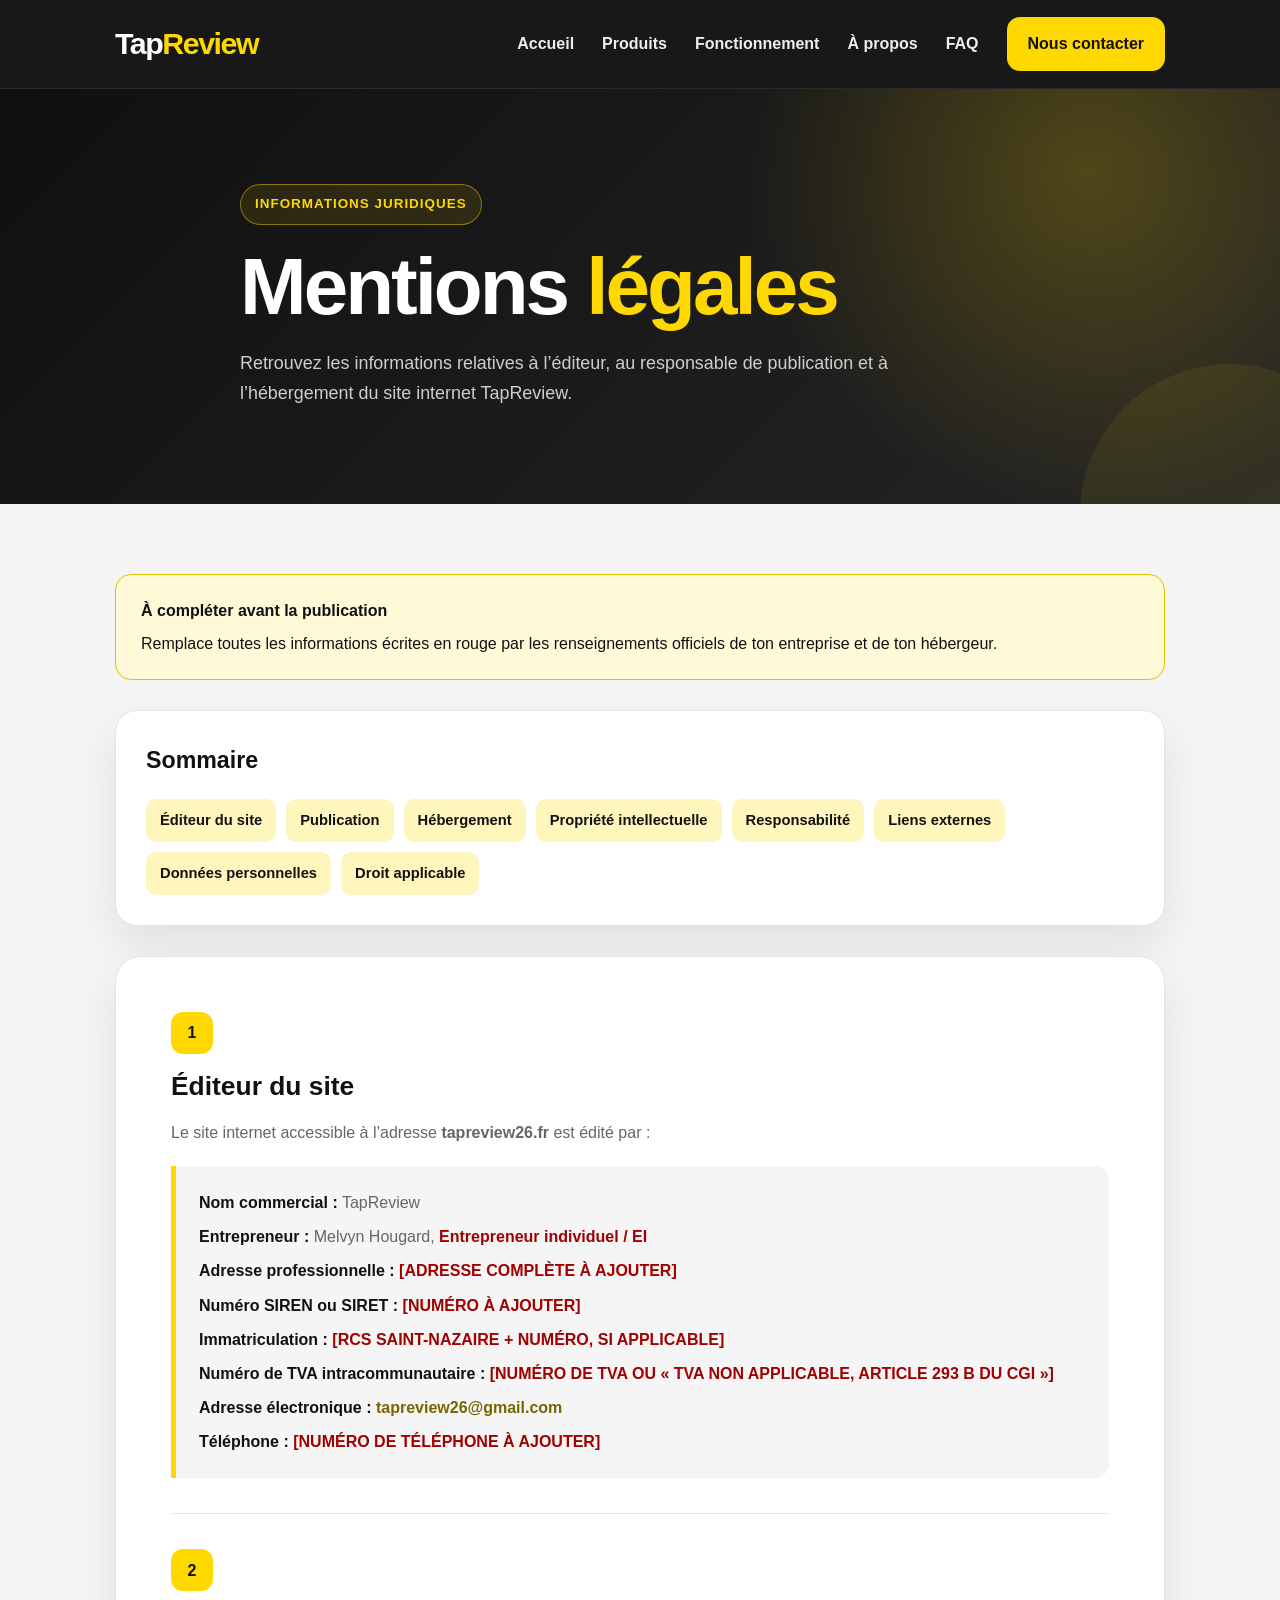
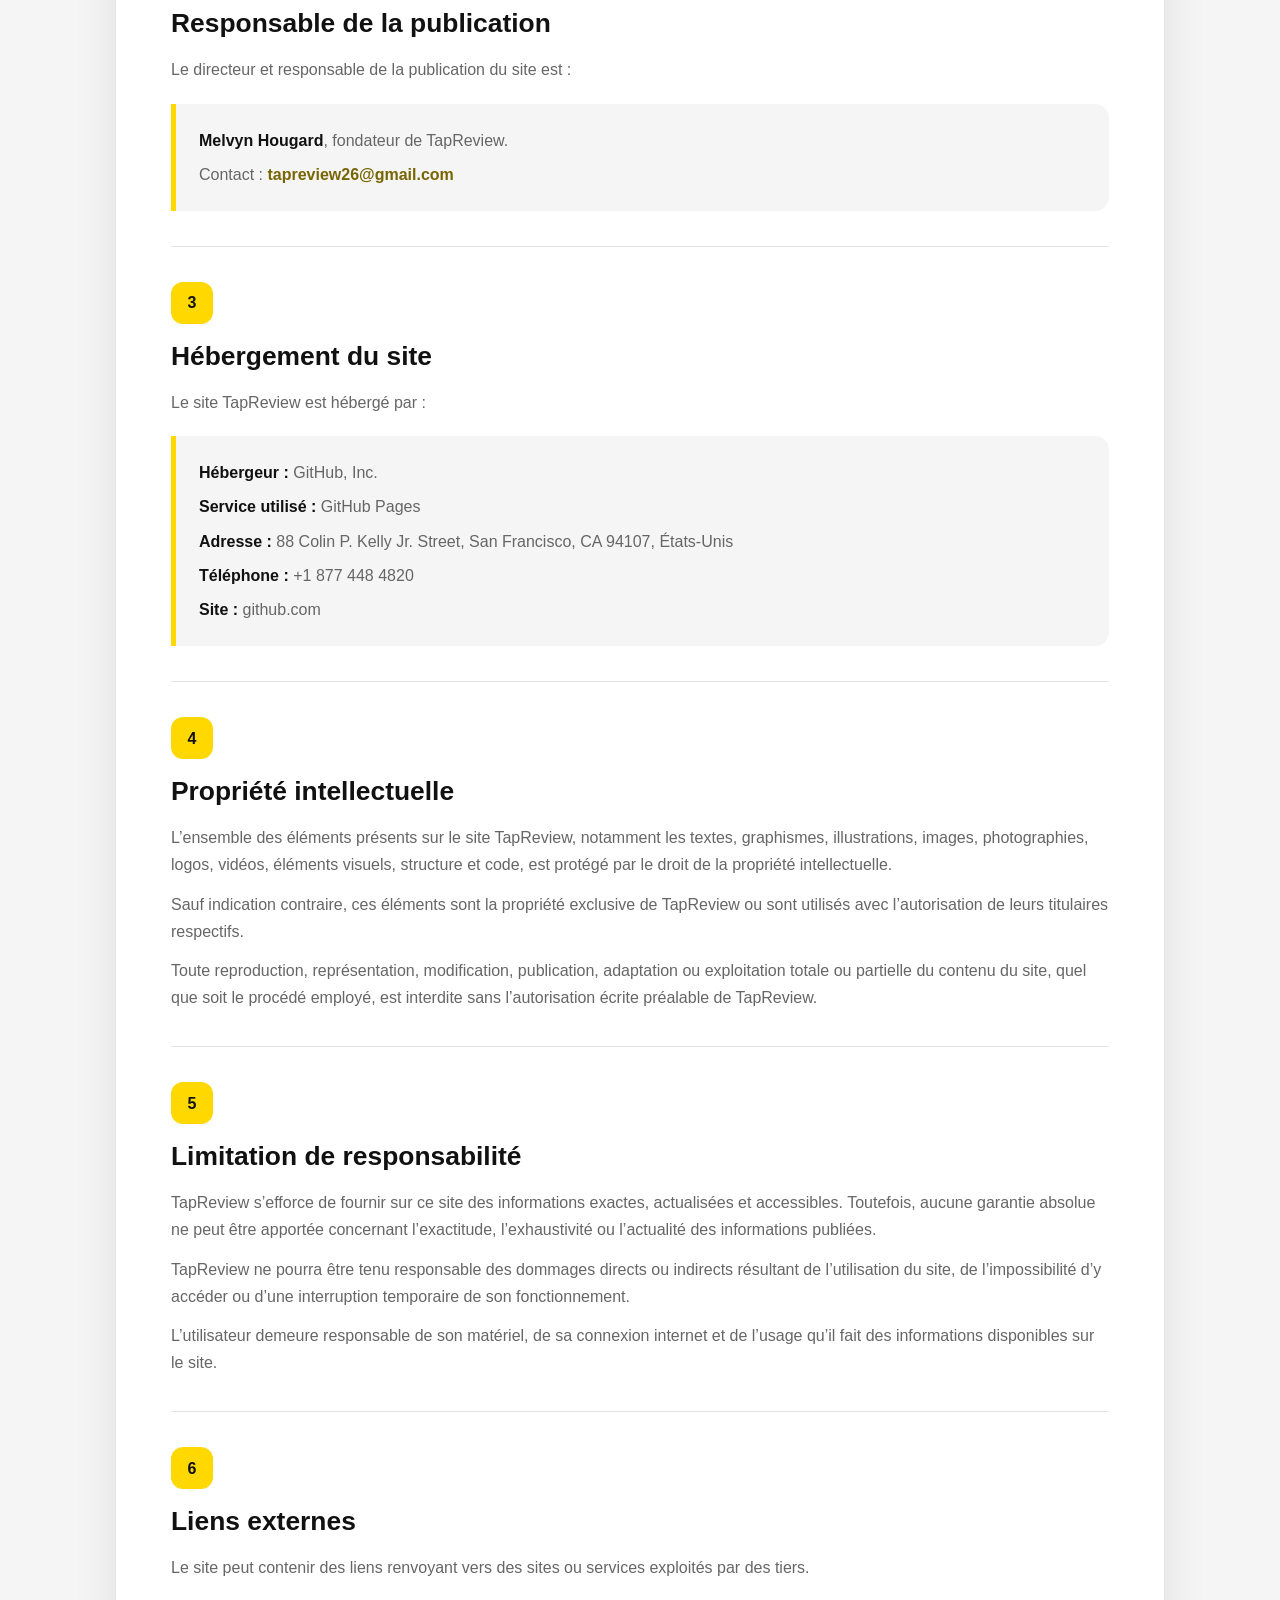
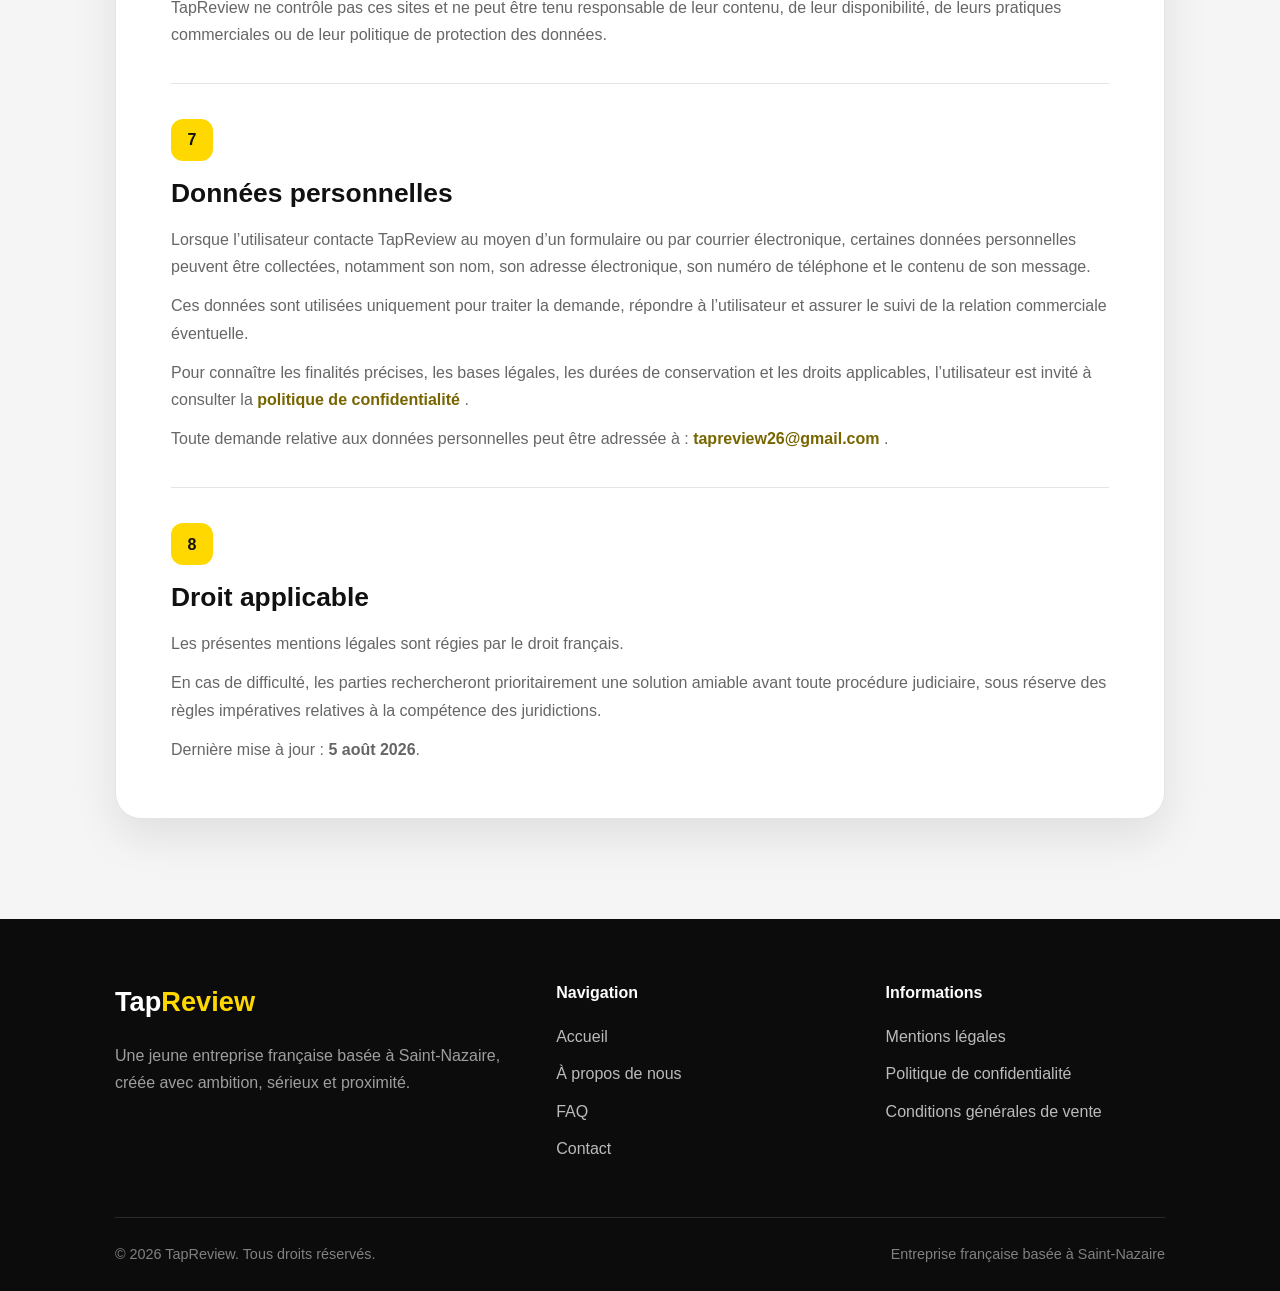
==== mentions-legales.html @ 474975db "Rename mentions-légales.html to mentions-legales.html" ====
<!DOCTYPE html>
<html lang="fr">
<head>
    <meta charset="UTF-8">

    <meta
        name="viewport"
        content="width=device-width, initial-scale=1.0"
    >

    <meta
        name="description"
        content="Mentions légales du site TapReview."
    >

    <title>Mentions légales | TapReview</title>

    <style>
        :root {
            --jaune: #ffd800;
            --jaune-clair: #fff6bd;
            --noir: #111111;
            --noir-clair: #1c1c1c;
            --gris: #666666;
            --gris-clair: #f5f5f5;
            --blanc: #ffffff;
            --bordure: #e4e4e4;
            --ombre: 0 18px 45px rgba(0, 0, 0, 0.09);
        }

        * {
            margin: 0;
            padding: 0;
            box-sizing: border-box;
        }

        html {
            scroll-behavior: smooth;
        }

        body {
            font-family: Arial, Helvetica, sans-serif;
            color: var(--noir);
            background: var(--gris-clair);
            line-height: 1.7;
        }

        a {
            color: inherit;
            text-decoration: none;
        }

        .container {
            width: min(1050px, 90%);
            margin: auto;
        }

        /* HEADER */

        .header {
            position: sticky;
            top: 0;
            z-index: 1000;
            background: rgba(17, 17, 17, 0.97);
            border-bottom: 1px solid rgba(255, 255, 255, 0.08);
            backdrop-filter: blur(12px);
        }

        .navigation {
            min-height: 88px;
            display: flex;
            align-items: center;
            justify-content: space-between;
            gap: 30px;
        }

        .logo {
            color: var(--blanc);
            font-size: 1.9rem;
            font-weight: 900;
            letter-spacing: -1.5px;
        }

        .logo span {
            color: var(--jaune);
        }

        .menu {
            display: flex;
            align-items: center;
            gap: 28px;
        }

        .menu a {
            color: #eeeeee;
            font-weight: 700;
            transition: 0.2s ease;
        }

        .menu a:hover {
            color: var(--jaune);
        }

        .menu .contact-button {
            padding: 13px 21px;
            border-radius: 13px;
            background: var(--jaune);
            color: var(--noir);
        }

        /* HERO */

        .hero {
            position: relative;
            overflow: hidden;
            padding: 95px 0;
            background:
                radial-gradient(
                    circle at 85% 20%,
                    rgba(255, 216, 0, 0.22),
                    transparent 30%
                ),
                linear-gradient(135deg, #101010, #252525);
            color: var(--blanc);
        }

        .hero::after {
            content: "";
            position: absolute;
            width: 300px;
            height: 300px;
            right: -100px;
            bottom: -160px;
            border-radius: 50%;
            background: var(--jaune);
            opacity: 0.07;
        }

        .hero-content {
            position: relative;
            z-index: 2;
            max-width: 800px;
        }

        .badge {
            display: inline-block;
            margin-bottom: 20px;
            padding: 8px 14px;
            border: 1px solid rgba(255, 216, 0, 0.45);
            border-radius: 999px;
            background: rgba(255, 216, 0, 0.10);
            color: var(--jaune);
            font-size: 0.84rem;
            font-weight: 900;
            text-transform: uppercase;
            letter-spacing: 1px;
        }

        .hero h1 {
            margin-bottom: 20px;
            font-size: clamp(2.8rem, 7vw, 5rem);
            line-height: 1.04;
            letter-spacing: -3px;
        }

        .hero h1 span {
            color: var(--jaune);
        }

        .hero p {
            max-width: 690px;
            color: #cecece;
            font-size: 1.12rem;
        }

        /* SOMMAIRE */

        .legal-wrapper {
            padding: 70px 0 100px;
        }

        .summary {
            margin-bottom: 30px;
            padding: 30px;
            border: 1px solid var(--bordure);
            border-radius: 22px;
            background: var(--blanc);
            box-shadow: var(--ombre);
        }

        .summary h2 {
            margin-bottom: 18px;
            font-size: 1.45rem;
        }

        .summary-links {
            display: flex;
            flex-wrap: wrap;
            gap: 10px;
        }

        .summary-links a {
            padding: 9px 14px;
            border-radius: 10px;
            background: var(--jaune-clair);
            font-size: 0.92rem;
            font-weight: 700;
            transition: 0.2s ease;
        }

        .summary-links a:hover {
            background: var(--jaune);
        }

        /* CONTENU LÉGAL */

        .legal-content {
            padding: 55px;
            border: 1px solid var(--bordure);
            border-radius: 26px;
            background: var(--blanc);
            box-shadow: var(--ombre);
        }

        .legal-section {
            padding: 35px 0;
            border-bottom: 1px solid var(--bordure);
        }

        .legal-section:first-child {
            padding-top: 0;
        }

        .legal-section:last-child {
            padding-bottom: 0;
            border-bottom: none;
        }

        .section-number {
            display: grid;
            width: 42px;
            height: 42px;
            margin-bottom: 16px;
            place-items: center;
            border-radius: 12px;
            background: var(--jaune);
            font-weight: 900;
        }

        .legal-section h2 {
            margin-bottom: 16px;
            font-size: 1.65rem;
            line-height: 1.25;
        }

        .legal-section h3 {
            margin: 22px 0 8px;
            font-size: 1.1rem;
        }

        .legal-section p {
            margin-bottom: 12px;
            color: var(--gris);
        }

        .legal-section p:last-child {
            margin-bottom: 0;
        }

        .info-box {
            margin-top: 20px;
            padding: 23px;
            border-left: 5px solid var(--jaune);
            border-radius: 0 14px 14px 0;
            background: var(--gris-clair);
        }

        .info-box p {
            margin-bottom: 7px;
        }

        .info-box strong {
            color: var(--noir);
        }

        .placeholder {
            color: #a00000;
            font-weight: 800;
        }

        .email-link {
            color: #786500;
            font-weight: 800;
            overflow-wrap: anywhere;
        }

        .warning {
            margin-bottom: 30px;
            padding: 22px 25px;
            border: 1px solid #e3c100;
            border-radius: 16px;
            background: #fff9d8;
        }

        .warning strong {
            display: block;
            margin-bottom: 6px;
        }

        /* FOOTER */

        .footer {
            padding: 60px 0 25px;
            background: #0c0c0c;
            color: var(--blanc);
        }

        .footer-grid {
            display: grid;
            grid-template-columns: 1.4fr 1fr 1fr;
            gap: 50px;
            padding-bottom: 45px;
        }

        .footer h3,
        .footer h4 {
            margin-bottom: 17px;
        }

        .footer h3 {
            font-size: 1.7rem;
        }

        .footer h3 span {
            color: var(--jaune);
        }

        .footer p {
            color: #9e9e9e;
        }

        .footer a {
            display: block;
            width: fit-content;
            margin-bottom: 10px;
            color: #bbbbbb;
        }

        .footer a:hover {
            color: var(--jaune);
        }

        .footer-bottom {
            display: flex;
            justify-content: space-between;
            gap: 20px;
            padding-top: 24px;
            border-top: 1px solid #292929;
            color: #808080;
            font-size: 0.9rem;
        }

        /* RESPONSIVE */

        @media (max-width: 800px) {
            .menu {
                display: none;
            }

            .legal-content {
                padding: 35px 25px;
            }

            .footer-grid {
                grid-template-columns: 1fr;
            }
        }

        @media (max-width: 600px) {
            .navigation {
                min-height: 72px;
            }

            .logo {
                font-size: 1.55rem;
            }

            .hero {
                padding: 75px 0;
            }

            .hero h1 {
                letter-spacing: -2px;
            }

            .legal-wrapper {
                padding: 45px 0 70px;
            }

            .summary {
                padding: 24px;
            }

            .legal-content {
                padding: 30px 20px;
            }

            .footer-bottom {
                flex-direction: column;
            }
        }
    </style>
</head>

<body>

    <!-- HEADER -->
    <header class="header">
        <div class="container navigation">

            <a href="index.html" class="logo">
                Tap<span>Review</span>
            </a>

            <nav class="menu">
                <a href="index.html">Accueil</a>
                <a href="index.html#produits">Produits</a>
                <a href="index.html#fonctionnement">Fonctionnement</a>
                <a href="nous.html">À propos</a>
                <a href="index.html#faq">FAQ</a>

                <a
                    href="index.html#contact"
                    class="contact-button"
                >
                    Nous contacter
                </a>
            </nav>

        </div>
    </header>

    <main>

        <!-- HERO -->
        <section class="hero">
            <div class="container hero-content">

                <div class="badge">
                    Informations juridiques
                </div>

                <h1>
                    Mentions <span>légales</span>
                </h1>

                <p>
                    Retrouvez les informations relatives à l’éditeur,
                    au responsable de publication et à l’hébergement du
                    site internet TapReview.
                </p>

            </div>
        </section>

        <!-- CONTENU -->
        <section class="legal-wrapper">
            <div class="container">

                <div class="warning">
                    <strong>À compléter avant la publication</strong>

                    Remplace toutes les informations écrites en rouge par les
                    renseignements officiels de ton entreprise et de ton
                    hébergeur.
                </div>

                <div class="summary">
                    <h2>Sommaire</h2>

                    <div class="summary-links">
                        <a href="#editeur">Éditeur du site</a>
                        <a href="#publication">Publication</a>
                        <a href="#hebergement">Hébergement</a>
                        <a href="#propriete">Propriété intellectuelle</a>
                        <a href="#responsabilite">Responsabilité</a>
                        <a href="#liens">Liens externes</a>
                        <a href="#donnees">Données personnelles</a>
                        <a href="#droit">Droit applicable</a>
                    </div>
                </div>

                <div class="legal-content">

                    <!-- ÉDITEUR -->
                    <section class="legal-section" id="editeur">

                        <div class="section-number">1</div>

                        <h2>Éditeur du site</h2>

                        <p>
                            Le site internet accessible à l’adresse
                            <strong>tapreview26.fr</strong> est édité par :
                        </p>

                        <div class="info-box">
                            <p>
                                <strong>Nom commercial :</strong>
                                TapReview
                            </p>

                            <p>
                                <strong>Entrepreneur :</strong>
                                Melvyn Hougard,
                                <span class="placeholder">
                                    Entrepreneur individuel / EI
                                </span>
                            </p>

                            <p>
                                <strong>Adresse professionnelle :</strong>
                                <span class="placeholder">
                                    [ADRESSE COMPLÈTE À AJOUTER]
                                </span>
                            </p>

                            <p>
                                <strong>Numéro SIREN ou SIRET :</strong>
                                <span class="placeholder">
                                    [NUMÉRO À AJOUTER]
                                </span>
                            </p>

                            <p>
                                <strong>Immatriculation :</strong>
                                <span class="placeholder">
                                    [RCS SAINT-NAZAIRE + NUMÉRO,
                                    SI APPLICABLE]
                                </span>
                            </p>

                            <p>
                                <strong>Numéro de TVA intracommunautaire :</strong>
                                <span class="placeholder">
                                    [NUMÉRO DE TVA OU « TVA NON APPLICABLE,
                                    ARTICLE 293 B DU CGI »]
                                </span>
                            </p>

                            <p>
                                <strong>Adresse électronique :</strong>

                                <a
                                    href="mailto:tapreview26@gmail.com"
                                    class="email-link"
                                >
                                    tapreview26@gmail.com
                                </a>
                            </p>

                            <p>
                                <strong>Téléphone :</strong>
                                <span class="placeholder">
                                    [NUMÉRO DE TÉLÉPHONE À AJOUTER]
                                </span>
                            </p>
                        </div>

                    </section>

                    <!-- RESPONSABLE DE PUBLICATION -->
                    <section class="legal-section" id="publication">

                        <div class="section-number">2</div>

                        <h2>Responsable de la publication</h2>

                        <p>
                            Le directeur et responsable de la publication du
                            site est :
                        </p>

                        <div class="info-box">
                            <p>
                                <strong>Melvyn Hougard</strong>,
                                fondateur de TapReview.
                            </p>

                            <p>
                                Contact :
                                <a
                                    href="mailto:tapreview26@gmail.com"
                                    class="email-link"
                                >
                                    tapreview26@gmail.com
                                </a>
                            </p>
                        </div>

                    </section>

                    <!-- HÉBERGEMENT -->
                    <section class="legal-section" id="hebergement">

                        <div class="section-number">3</div>

                        <h2>Hébergement du site</h2>

                        <p>
                            Le site TapReview est hébergé par :
                        </p>

                        <div class="info-box">
                            <p>
                                <strong>Hébergeur :</strong>
                                GitHub, Inc.
                            </p>

                            <p>
                                <strong>Service utilisé :</strong>
                                GitHub Pages
                            </p>

                            <p>
                                <strong>Adresse :</strong>
                                88 Colin P. Kelly Jr. Street,
                                San Francisco, CA 94107,
                                États-Unis
                            </p>

                            <p>
                                <strong>Téléphone :</strong>
                                +1 877 448 4820
                            </p>

                            <p>
                                <strong>Site :</strong>
                                github.com
                            </p>
                        </div>

                    </section>

                    <!-- PROPRIÉTÉ INTELLECTUELLE -->
                    <section class="legal-section" id="propriete">

                        <div class="section-number">4</div>

                        <h2>Propriété intellectuelle</h2>

                        <p>
                            L’ensemble des éléments présents sur le site
                            TapReview, notamment les textes, graphismes,
                            illustrations, images, photographies, logos,
                            vidéos, éléments visuels, structure et code,
                            est protégé par le droit de la propriété
                            intellectuelle.
                        </p>

                        <p>
                            Sauf indication contraire, ces éléments sont la
                            propriété exclusive de TapReview ou sont utilisés
                            avec l’autorisation de leurs titulaires respectifs.
                        </p>

                        <p>
                            Toute reproduction, représentation, modification,
                            publication, adaptation ou exploitation totale ou
                            partielle du contenu du site, quel que soit le
                            procédé employé, est interdite sans l’autorisation
                            écrite préalable de TapReview.
                        </p>

                    </section>

                    <!-- RESPONSABILITÉ -->
                    <section class="legal-section" id="responsabilite">

                        <div class="section-number">5</div>

                        <h2>Limitation de responsabilité</h2>

                        <p>
                            TapReview s’efforce de fournir sur ce site des
                            informations exactes, actualisées et accessibles.
                            Toutefois, aucune garantie absolue ne peut être
                            apportée concernant l’exactitude, l’exhaustivité ou
                            l’actualité des informations publiées.
                        </p>

                        <p>
                            TapReview ne pourra être tenu responsable des
                            dommages directs ou indirects résultant de
                            l’utilisation du site, de l’impossibilité d’y
                            accéder ou d’une interruption temporaire de son
                            fonctionnement.
                        </p>

                        <p>
                            L’utilisateur demeure responsable de son matériel,
                            de sa connexion internet et de l’usage qu’il fait
                            des informations disponibles sur le site.
                        </p>

                    </section>

                    <!-- LIENS EXTERNES -->
                    <section class="legal-section" id="liens">

                        <div class="section-number">6</div>

                        <h2>Liens externes</h2>

                        <p>
                            Le site peut contenir des liens renvoyant vers des
                            sites ou services exploités par des tiers.
                        </p>

                        <p>
                            TapReview ne contrôle pas ces sites et ne peut être
                            tenu responsable de leur contenu, de leur
                            disponibilité, de leurs pratiques commerciales ou
                            de leur politique de protection des données.
                        </p>

                    </section>

                    <!-- DONNÉES PERSONNELLES -->
                    <section class="legal-section" id="donnees">

                        <div class="section-number">7</div>

                        <h2>Données personnelles</h2>

                        <p>
                            Lorsque l’utilisateur contacte TapReview au moyen
                            d’un formulaire ou par courrier électronique,
                            certaines données personnelles peuvent être
                            collectées, notamment son nom, son adresse
                            électronique, son numéro de téléphone et le contenu
                            de son message.
                        </p>

                        <p>
                            Ces données sont utilisées uniquement pour traiter
                            la demande, répondre à l’utilisateur et assurer le
                            suivi de la relation commerciale éventuelle.
                        </p>

                        <p>
                            Pour connaître les finalités précises, les bases
                            légales, les durées de conservation et les droits
                            applicables, l’utilisateur est invité à consulter
                            la
                            <a
                                href="confidentialite.html"
                                class="email-link"
                            >
                                politique de confidentialité
                            </a>.
                        </p>

                        <p>
                            Toute demande relative aux données personnelles
                            peut être adressée à :
                            <a
                                href="mailto:tapreview26@gmail.com"
                                class="email-link"
                            >
                                tapreview26@gmail.com
                            </a>.
                        </p>

                    </section>

                    <!-- DROIT APPLICABLE -->
                    <section class="legal-section" id="droit">

                        <div class="section-number">8</div>

                        <h2>Droit applicable</h2>

                        <p>
                            Les présentes mentions légales sont régies par le
                            droit français.
                        </p>

                        <p>
                            En cas de difficulté, les parties rechercheront
                            prioritairement une solution amiable avant toute
                            procédure judiciaire, sous réserve des règles
                            impératives relatives à la compétence des
                            juridictions.
                        </p>

                        <p>
                            Dernière mise à jour :
                            <strong>5 août 2026</strong>.
                        </p>

                    </section>

                </div>
            </div>
        </section>

    </main>

    <!-- FOOTER -->
    <footer class="footer">
        <div class="container">

            <div class="footer-grid">

                <div>
                    <h3>Tap<span>Review</span></h3>

                    <p>
                        Une jeune entreprise française basée à Saint-Nazaire,
                        créée avec ambition, sérieux et proximité.
                    </p>
                </div>

                <div>
                    <h4>Navigation</h4>

                    <a href="index.html">Accueil</a>
                    <a href="nous.html">À propos de nous</a>
                    <a href="index.html#faq">FAQ</a>
                    <a href="index.html#contact">Contact</a>
                </div>

                <div>
                    <h4>Informations</h4>

                    <a href="mentions-legales.html">
                        Mentions légales
                    </a>

                    <a href="confidentialite.html">
                        Politique de confidentialité
                    </a>

                    <a href="cgv.html">
                        Conditions générales de vente
                    </a>
                </div>

            </div>

            <div class="footer-bottom">
                <span>
                    © 2026 TapReview. Tous droits réservés.
                </span>

                <span>
                    Entreprise française basée à Saint-Nazaire
                </span>
            </div>

        </div>
    </footer>

</body>
</html>
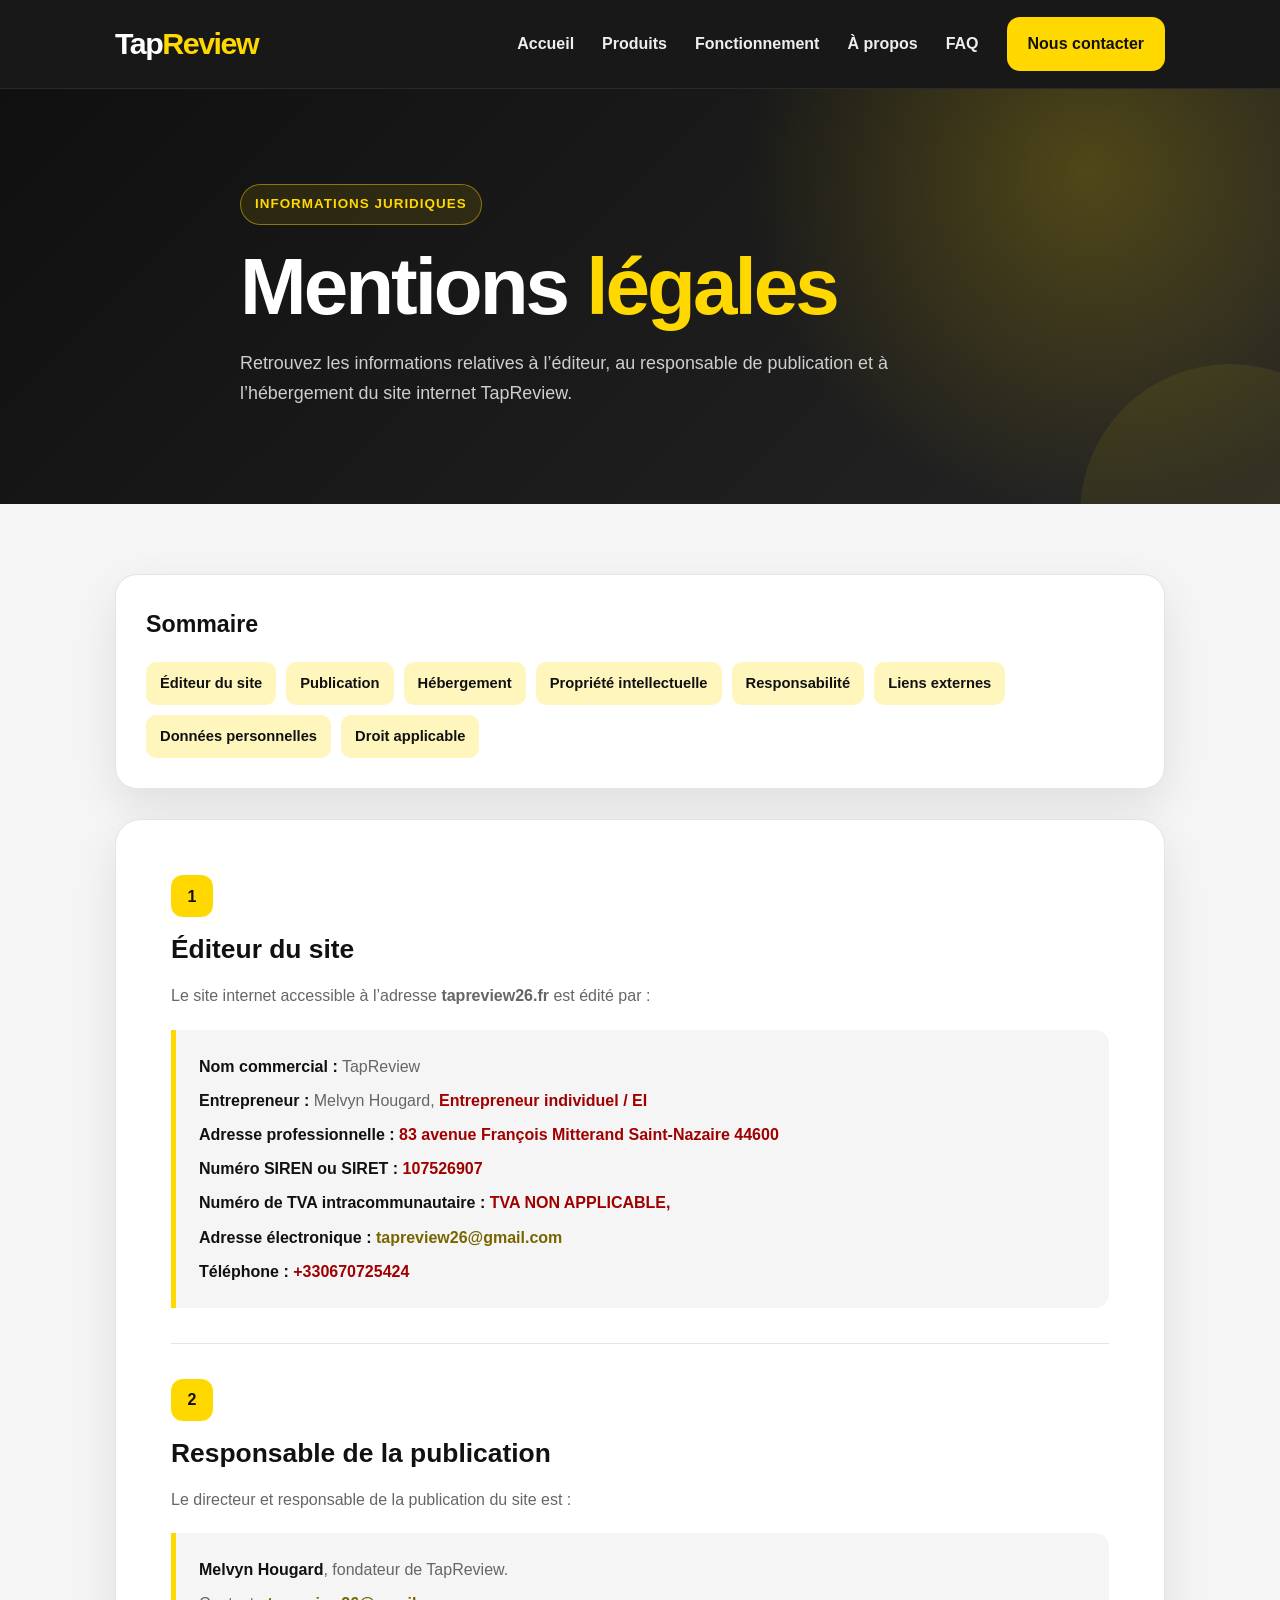
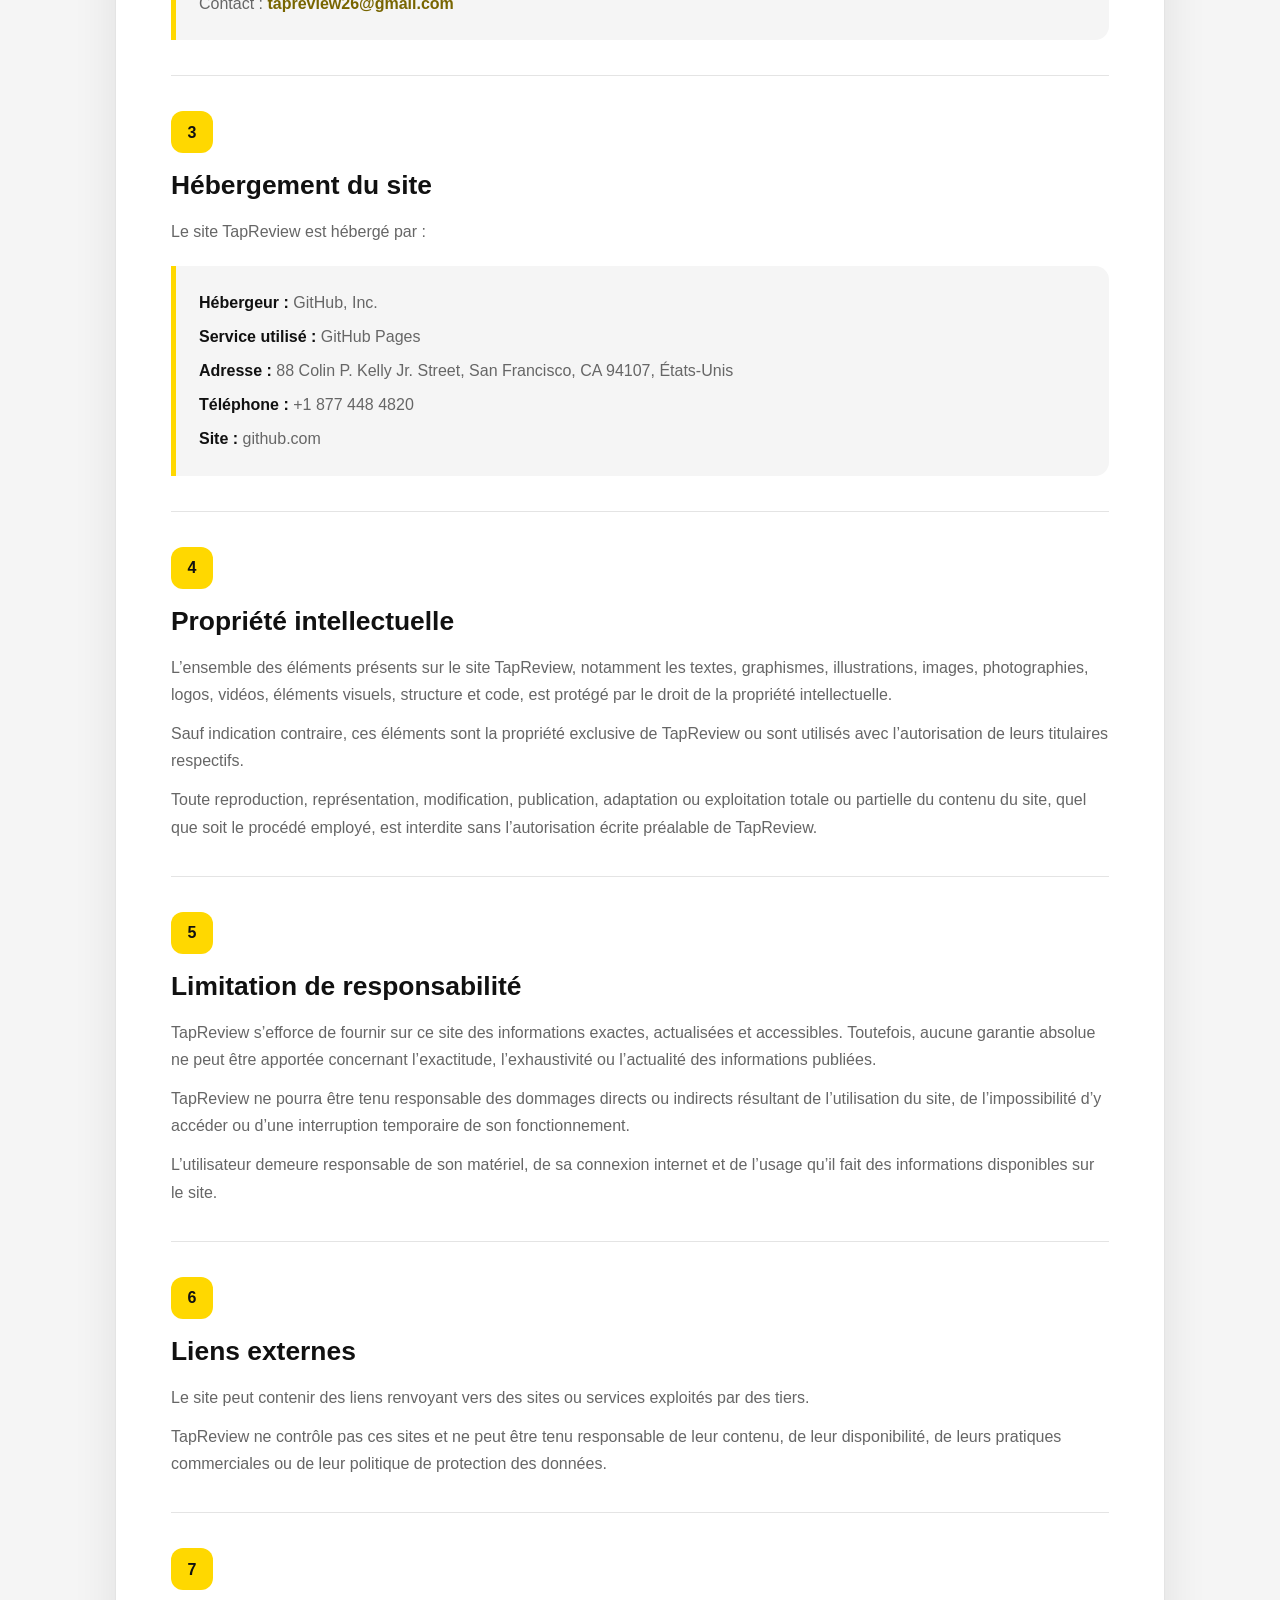
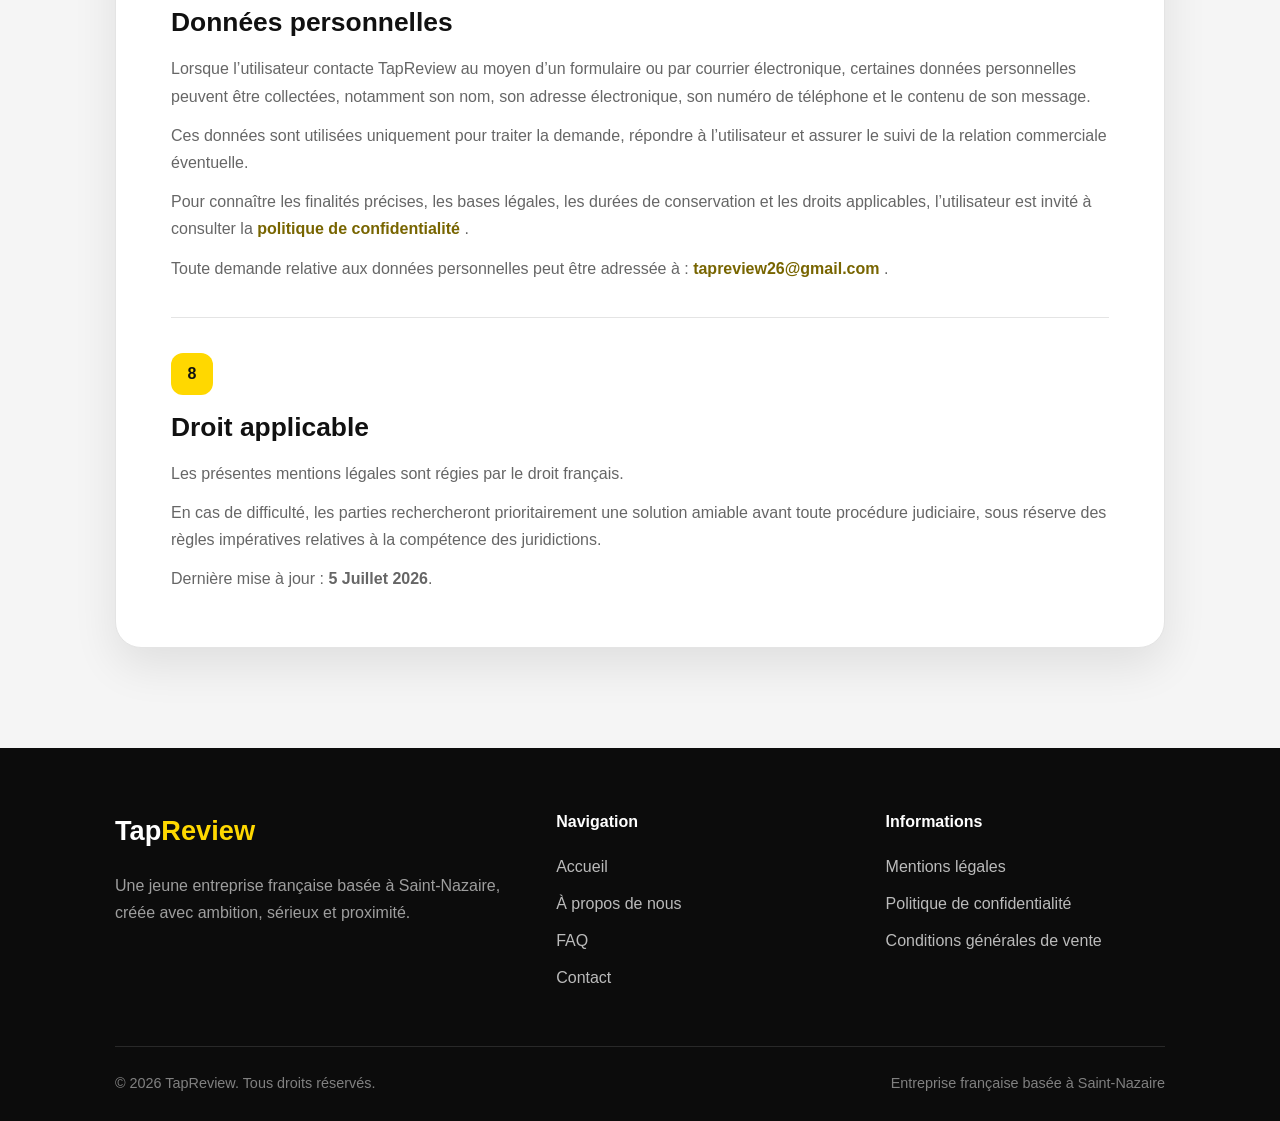
==== commit d07a101e: "Update legal information in mentions-legales.html Removed placeholder warnings and added official co" ====
--- a/mentions-legales.html
+++ b/mentions-legales.html
@@ -467,13 +467,6 @@
         <section class="legal-wrapper">
             <div class="container">
 
-                <div class="warning">
-                    <strong>À compléter avant la publication</strong>
-
-                    Remplace toutes les informations écrites en rouge par les
-                    renseignements officiels de ton entreprise et de ton
-                    hébergeur.
-                </div>
 
                 <div class="summary">
                     <h2>Sommaire</h2>
@@ -521,30 +514,21 @@
                             <p>
                                 <strong>Adresse professionnelle :</strong>
                                 <span class="placeholder">
-                                    [ADRESSE COMPLÈTE À AJOUTER]
+                                    83 avenue François Mitterand Saint-Nazaire 44600
                                 </span>
                             </p>
 
                             <p>
                                 <strong>Numéro SIREN ou SIRET :</strong>
                                 <span class="placeholder">
-                                    [NUMÉRO À AJOUTER]
-                                </span>
-                            </p>
-
-                            <p>
-                                <strong>Immatriculation :</strong>
-                                <span class="placeholder">
-                                    [RCS SAINT-NAZAIRE + NUMÉRO,
-                                    SI APPLICABLE]
+                                    107526907
                                 </span>
                             </p>
 
                             <p>
                                 <strong>Numéro de TVA intracommunautaire :</strong>
                                 <span class="placeholder">
-                                    [NUMÉRO DE TVA OU « TVA NON APPLICABLE,
-                                    ARTICLE 293 B DU CGI »]
+                                    TVA NON APPLICABLE,
                                 </span>
                             </p>
 
@@ -562,7 +546,7 @@
                             <p>
                                 <strong>Téléphone :</strong>
                                 <span class="placeholder">
-                                    [NUMÉRO DE TÉLÉPHONE À AJOUTER]
+                                    +330670725424
                                 </span>
                             </p>
                         </div>
@@ -796,7 +780,7 @@
 
                         <p>
                             Dernière mise à jour :
-                            <strong>5 août 2026</strong>.
+                            <strong>5 Juillet 2026</strong>.
                         </p>
 
                     </section>
